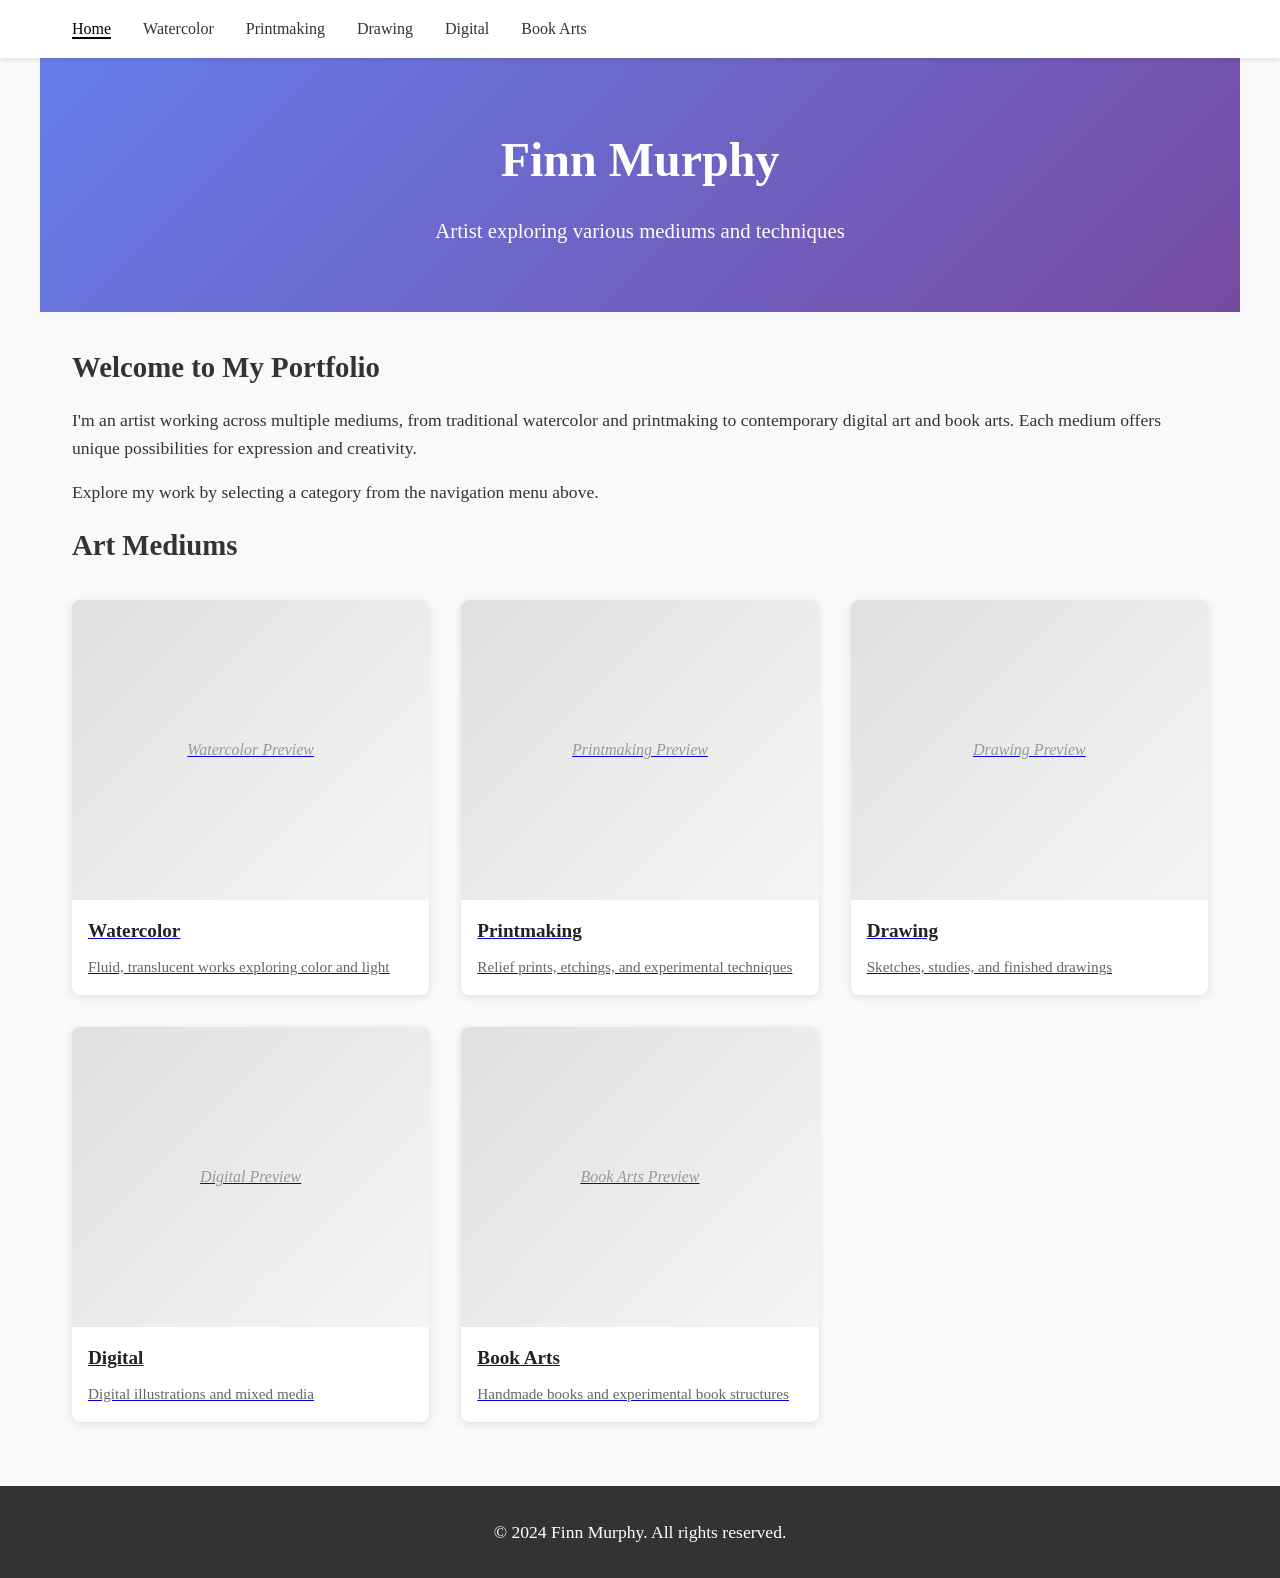
==== index.html @ 3d3d8bc6 "Create portfolio website with all art medium pages Co-authored-by: FinnMurph <144610474+FinnMurph@us" ====
<!DOCTYPE html>
<html lang="en">
<head>
    <meta charset="UTF-8">
    <meta name="viewport" content="width=device-width, initial-scale=1.0">
    <title>Finn Murphy - Art Portfolio</title>
    <link rel="stylesheet" href="styles.css">
</head>
<body>
    <header>
        <nav>
            <ul>
                <li><a href="index.html" class="active">Home</a></li>
                <li><a href="watercolor.html">Watercolor</a></li>
                <li><a href="printmaking.html">Printmaking</a></li>
                <li><a href="drawing.html">Drawing</a></li>
                <li><a href="digital.html">Digital</a></li>
                <li><a href="book-arts.html">Book Arts</a></li>
            </ul>
        </nav>
    </header>

    <main>
        <div class="hero">
            <h1>Finn Murphy</h1>
            <p>Artist exploring various mediums and techniques</p>
        </div>

        <section>
            <h2>Welcome to My Portfolio</h2>
            <p>I'm an artist working across multiple mediums, from traditional watercolor and printmaking to contemporary digital art and book arts. Each medium offers unique possibilities for expression and creativity.</p>
            <p>Explore my work by selecting a category from the navigation menu above.</p>
        </section>

        <section>
            <h2>Art Mediums</h2>
            <div class="gallery">
                <div class="gallery-item">
                    <a href="watercolor.html">
                        <div class="placeholder" style="height: 300px;">Watercolor Preview</div>
                        <div class="gallery-item-info">
                            <h3>Watercolor</h3>
                            <p>Fluid, translucent works exploring color and light</p>
                        </div>
                    </a>
                </div>

                <div class="gallery-item">
                    <a href="printmaking.html">
                        <div class="placeholder" style="height: 300px;">Printmaking Preview</div>
                        <div class="gallery-item-info">
                            <h3>Printmaking</h3>
                            <p>Relief prints, etchings, and experimental techniques</p>
                        </div>
                    </a>
                </div>

                <div class="gallery-item">
                    <a href="drawing.html">
                        <div class="placeholder" style="height: 300px;">Drawing Preview</div>
                        <div class="gallery-item-info">
                            <h3>Drawing</h3>
                            <p>Sketches, studies, and finished drawings</p>
                        </div>
                    </a>
                </div>

                <div class="gallery-item">
                    <a href="digital.html">
                        <div class="placeholder" style="height: 300px;">Digital Preview</div>
                        <div class="gallery-item-info">
                            <h3>Digital</h3>
                            <p>Digital illustrations and mixed media</p>
                        </div>
                    </a>
                </div>

                <div class="gallery-item">
                    <a href="book-arts.html">
                        <div class="placeholder" style="height: 300px;">Book Arts Preview</div>
                        <div class="gallery-item-info">
                            <h3>Book Arts</h3>
                            <p>Handmade books and experimental book structures</p>
                        </div>
                    </a>
                </div>
            </div>
        </section>
    </main>

    <footer>
        <p>&copy; 2024 Finn Murphy. All rights reserved.</p>
    </footer>
</body>
</html>
---- styles.css ----
/* Reset and Base Styles */
* {
    margin: 0;
    padding: 0;
    box-sizing: border-box;
}

body {
    font-family: 'Georgia', serif;
    line-height: 1.6;
    color: #333;
    background-color: #f9f9f9;
}

/* Header and Navigation */
header {
    background-color: #fff;
    box-shadow: 0 2px 5px rgba(0,0,0,0.1);
    position: sticky;
    top: 0;
    z-index: 100;
}

nav {
    max-width: 1200px;
    margin: 0 auto;
    padding: 1rem 2rem;
}

nav ul {
    list-style: none;
    display: flex;
    flex-wrap: wrap;
    gap: 2rem;
    align-items: center;
}

nav a {
    text-decoration: none;
    color: #333;
    font-weight: 500;
    transition: color 0.3s ease;
}

nav a:hover {
    color: #666;
}

nav a.active {
    color: #000;
    border-bottom: 2px solid #000;
}

/* Main Content */
main {
    max-width: 1200px;
    margin: 2rem auto;
    padding: 0 2rem;
}

h1 {
    font-size: 2.5rem;
    margin-bottom: 1rem;
    color: #222;
}

h2 {
    font-size: 1.8rem;
    margin-bottom: 1rem;
    color: #333;
}

p {
    margin-bottom: 1rem;
    font-size: 1.1rem;
}

/* Gallery Grid */
.gallery {
    display: grid;
    grid-template-columns: repeat(auto-fill, minmax(300px, 1fr));
    gap: 2rem;
    margin-top: 2rem;
}

.gallery-item {
    background: #fff;
    border-radius: 8px;
    overflow: hidden;
    box-shadow: 0 2px 8px rgba(0,0,0,0.1);
    transition: transform 0.3s ease, box-shadow 0.3s ease;
}

.gallery-item:hover {
    transform: translateY(-5px);
    box-shadow: 0 4px 12px rgba(0,0,0,0.15);
}

.gallery-item img {
    width: 100%;
    height: 300px;
    object-fit: cover;
    display: block;
}

.gallery-item-info {
    padding: 1rem;
}

.gallery-item-info h3 {
    font-size: 1.2rem;
    margin-bottom: 0.5rem;
    color: #222;
}

.gallery-item-info p {
    font-size: 0.95rem;
    color: #666;
    margin: 0;
}

/* Placeholder for images */
.placeholder {
    background: linear-gradient(135deg, #e0e0e0 0%, #f5f5f5 100%);
    display: flex;
    align-items: center;
    justify-content: center;
    color: #999;
    font-style: italic;
}

/* Hero Section */
.hero {
    text-align: center;
    padding: 4rem 0;
    background: linear-gradient(135deg, #667eea 0%, #764ba2 100%);
    color: white;
    margin: -2rem -2rem 2rem -2rem;
}

.hero h1 {
    color: white;
    font-size: 3rem;
    margin-bottom: 1rem;
}

.hero p {
    font-size: 1.3rem;
    max-width: 600px;
    margin: 0 auto;
}

/* Footer */
footer {
    background-color: #333;
    color: #fff;
    text-align: center;
    padding: 2rem;
    margin-top: 4rem;
}

footer p {
    margin: 0;
}

/* Responsive Design */
@media (max-width: 768px) {
    nav ul {
        flex-direction: column;
        gap: 1rem;
    }

    .hero h1 {
        font-size: 2rem;
    }

    h1 {
        font-size: 2rem;
    }

    .gallery {
        grid-template-columns: 1fr;
    }
}
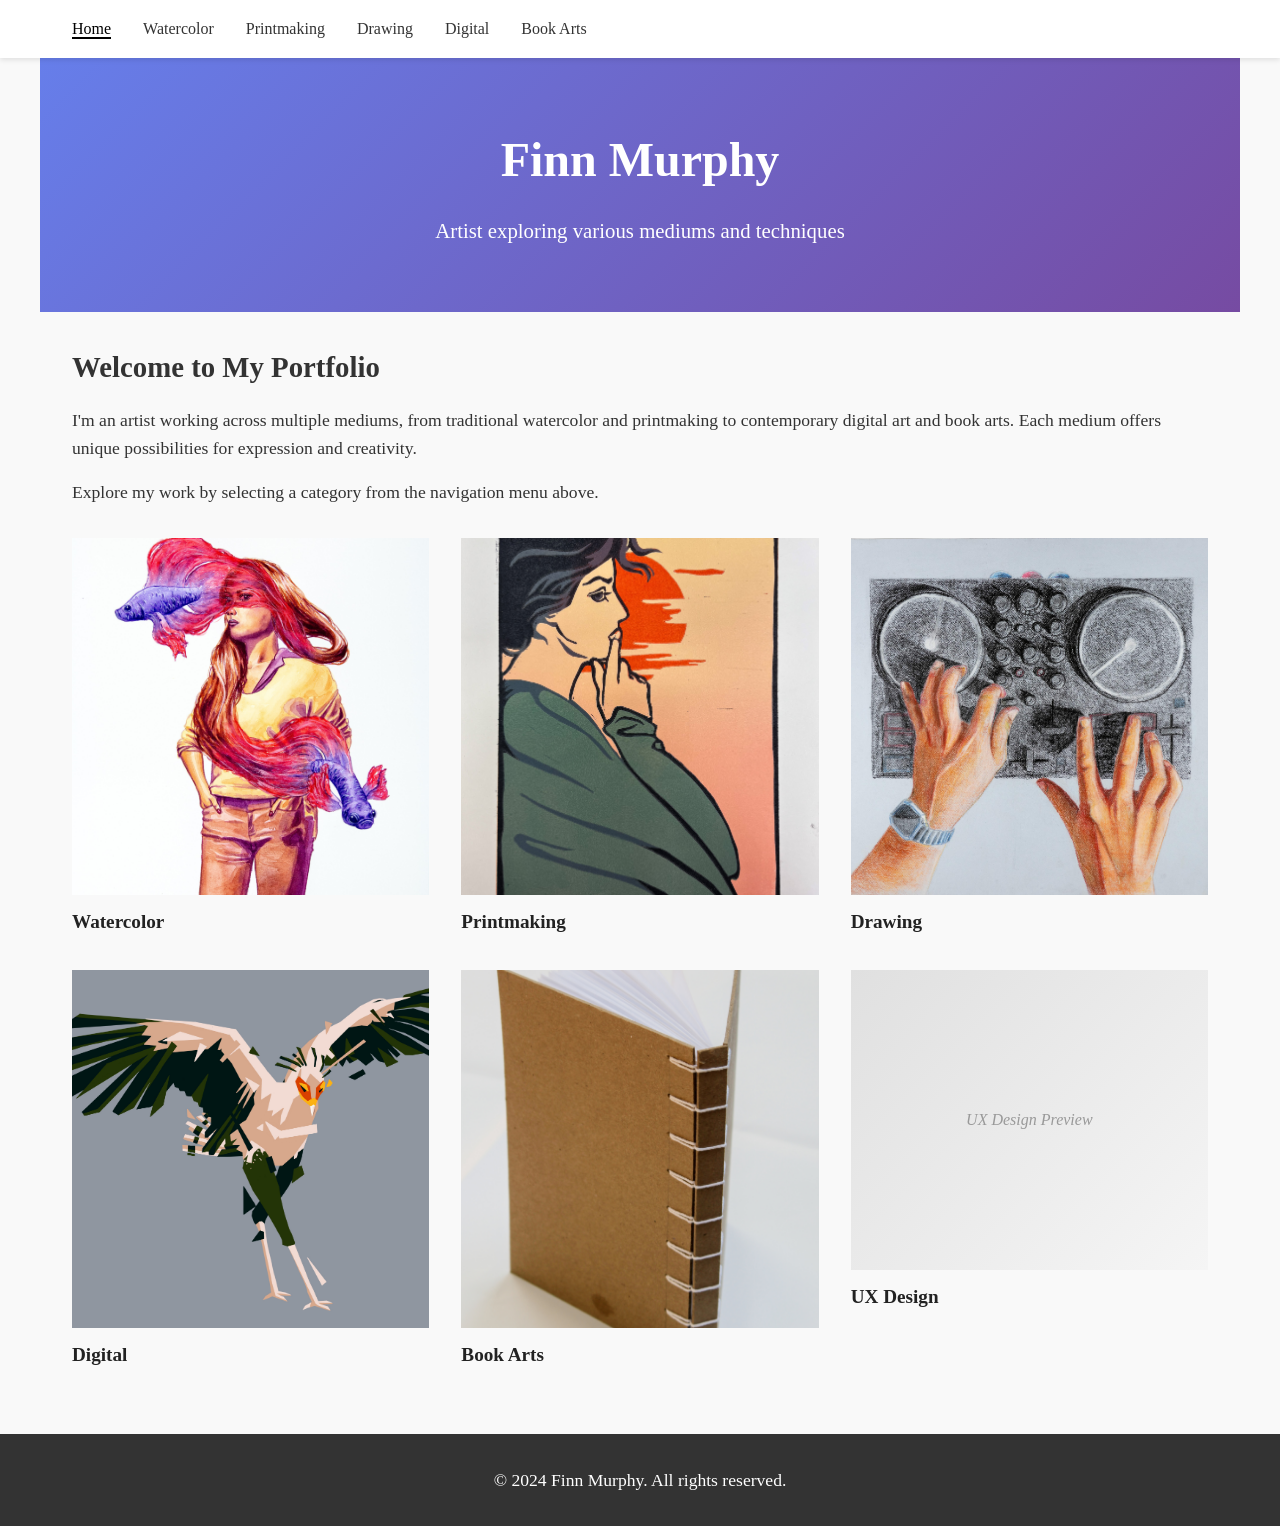
==== commit 8a105298: "feat: Update homepage with new UX Design card and revised media previews Removed the "Art Mediums" h" ====
--- a/index.html
+++ b/index.html
@@ -33,56 +33,47 @@
         </section>
 
         <section>
-            <h2>Art Mediums</h2>
             <div class="gallery">
-                <div class="gallery-item">
-                    <a href="watercolor.html">
-                        <div class="placeholder" style="height: 300px;">Watercolor Preview</div>
-                        <div class="gallery-item-info">
-                            <h3>Watercolor</h3>
-                            <p>Fluid, translucent works exploring color and light</p>
-                        </div>
+                <div class="medium-card">
+                    <a class="medium-preview-link" href="watercolor.html" aria-label="View watercolor artwork gallery">
+                        <img src="images/watercolor/beta_fish.jpeg" alt="Watercolor preview artwork">
                     </a>
+                    <h3 class="medium-card-label"><a href="watercolor.html">Watercolor</a></h3>
                 </div>
 
-                <div class="gallery-item">
-                    <a href="printmaking.html">
-                        <div class="placeholder" style="height: 300px;">Printmaking Preview</div>
-                        <div class="gallery-item-info">
-                            <h3>Printmaking</h3>
-                            <p>Relief prints, etchings, and experimental techniques</p>
-                        </div>
+                <div class="medium-card">
+                    <a class="medium-preview-link" href="printmaking.html" aria-label="View printmaking artwork gallery">
+                        <img src="images/printmaking/HenriMeunierAP_print.jpeg" alt="Printmaking preview artwork">
                     </a>
+                    <h3 class="medium-card-label"><a href="printmaking.html">Printmaking</a></h3>
                 </div>
 
-                <div class="gallery-item">
-                    <a href="drawing.html">
-                        <div class="placeholder" style="height: 300px;">Drawing Preview</div>
-                        <div class="gallery-item-info">
-                            <h3>Drawing</h3>
-                            <p>Sketches, studies, and finished drawings</p>
-                        </div>
+                <div class="medium-card">
+                    <a class="medium-preview-link" href="drawing.html" aria-label="View drawing artwork gallery">
+                        <img src="images/drawing/FC_djhands_drawing.jpeg" alt="Drawing preview artwork">
                     </a>
+                    <h3 class="medium-card-label"><a href="drawing.html">Drawing</a></h3>
                 </div>
 
-                <div class="gallery-item">
-                    <a href="digital.html">
-                        <div class="placeholder" style="height: 300px;">Digital Preview</div>
-                        <div class="gallery-item-info">
-                            <h3>Digital</h3>
-                            <p>Digital illustrations and mixed media</p>
-                        </div>
+                <div class="medium-card">
+                    <a class="medium-preview-link" href="digital.html" aria-label="View digital artwork gallery">
+                        <img src="images/digital/1_Secretary_Bird.jpg" alt="Digital preview artwork">
                     </a>
+                    <h3 class="medium-card-label"><a href="digital.html">Digital</a></h3>
                 </div>
 
-                <div class="gallery-item">
-                    <a href="book-arts.html">
-                        <div class="placeholder" style="height: 300px;">Book Arts Preview</div>
-                        <div class="gallery-item-info">
-                            <h3>Book Arts</h3>
-                            <p>Handmade books and experimental book structures</p>
-                        </div>
+                <div class="medium-card">
+                    <a class="medium-preview-link" href="book-arts.html" aria-label="View book arts gallery">
+                        <img src="images/book-arts/belgian_binding_spine.jpeg" alt="Book arts preview artwork">
                     </a>
+                    <h3 class="medium-card-label"><a href="book-arts.html">Book Arts</a></h3>
+                </div>
+
+                <div class="medium-card">
+                    <div class="medium-preview-link medium-preview-placeholder">
+                        <div class="placeholder">UX Design Preview</div>
+                    </div>
+                    <h3 class="medium-card-label">UX Design</h3>
                 </div>
             </div>
         </section>
--- a/styles.css
+++ b/styles.css
@@ -10,6 +10,11 @@
     line-height: 1.6;
     color: #333;
     background-color: #f9f9f9;
+}
+
+/* Global spacing variable for masonry galleries */
+:root {
+    --gallery-gap: 10px;
 }
 
 /* Header and Navigation */
@@ -42,7 +47,8 @@
     transition: color 0.3s ease;
 }
 
-nav a:hover {
+nav a:hover,
+nav a:focus {
     color: #666;
 }
 
@@ -83,22 +89,101 @@
     margin-top: 2rem;
 }
 
+.medium-card {
+    display: flex;
+    flex-direction: column;
+    gap: 0.75rem;
+}
+
+.medium-preview-link {
+    display: block;
+    background: #fff;
+    overflow: hidden;
+    transition: transform 0.3s ease;
+}
+
+.medium-preview-link:hover,
+.medium-preview-link:focus {
+    transform: translateY(-3px);
+}
+
+.medium-preview-link img {
+    width: 100%;
+    aspect-ratio: 1 / 1;
+    object-fit: cover;
+    display: block;
+}
+
+.medium-preview-placeholder .placeholder {
+    height: 300px;
+}
+
+.medium-card-label {
+    font-size: 1.2rem;
+    margin: 0;
+    color: #222;
+}
+
+.medium-card-label a {
+    color: inherit;
+    text-decoration: none;
+}
+
+.medium-card-label a:hover,
+.medium-card-label a:focus {
+    text-decoration: underline;
+}
+
+/* Masonry layout for artwork pages */
+.masonry-gallery {
+    column-count: 3;
+    column-gap: var(--gallery-gap);
+    margin-top: 2rem;
+
+    /* make gallery span full viewport width */
+    width: 100vw;
+    position: relative;
+    left: 50%;
+    right: 50%;
+    margin-left: -50vw;
+    margin-right: -50vw;
+
+    /* equal gutters on left and right, matching thumbnail spacing */
+    padding-left: var(--gallery-gap);
+    padding-right: var(--gallery-gap);
+}
+
+.masonry-gallery .gallery-item {
+    display: inline-block;
+    width: 100%;
+    margin: 0 0 var(--gallery-gap);
+    break-inside: avoid;
+    -webkit-column-break-inside: avoid;
+    page-break-inside: avoid;
+}
+
+/* Hide captions under thumbnails in masonry galleries; they will show in the lightbox instead */
+.masonry-gallery .gallery-item-info {
+    display: none;
+}
+
 .gallery-item {
     background: #fff;
-    border-radius: 8px;
+    border-radius: 0; /* sharp corners */
     overflow: hidden;
-    box-shadow: 0 2px 8px rgba(0,0,0,0.1);
-    transition: transform 0.3s ease, box-shadow 0.3s ease;
-}
-
-.gallery-item:hover {
-    transform: translateY(-5px);
-    box-shadow: 0 4px 12px rgba(0,0,0,0.15);
+    box-shadow: none; /* remove drop shadow */
+    transition: transform 0.3s ease;
+}
+
+.gallery-item:hover,
+.gallery-item:focus-within {
+    transform: translateY(-3px);
+    box-shadow: none;
 }
 
 .gallery-item img {
     width: 100%;
-    height: 300px;
+    height: auto;
     object-fit: cover;
     display: block;
 }
@@ -163,8 +248,100 @@
     margin: 0;
 }
 
+/* Lightbox / overlay for artwork details */
+.lightbox {
+    position: fixed;
+    inset: 0;
+    display: none;
+    align-items: center;
+    justify-content: center;
+    background: rgba(0, 0, 0, 0.7);
+    z-index: 1000;
+}
+
+.lightbox.is-open {
+    display: flex;
+}
+
+.lightbox-content {
+    position: relative;
+    background: #fff;
+    max-width: 900px;
+    width: 90%;
+    max-height: 90vh;
+    padding: 1.5rem;
+    border-radius: 8px;
+    box-shadow: 0 8px 24px rgba(0, 0, 0, 0.3);
+    display: grid;
+    grid-template-columns: minmax(0, 3fr) minmax(0, 2fr);
+    gap: 1.5rem;
+}
+
+.lightbox-image-wrapper {
+    display: flex;
+    align-items: center;
+    justify-content: center;
+}
+
+.lightbox-image-wrapper img {
+    max-width: 100%;
+    max-height: 70vh;
+    object-fit: contain;
+    display: block;
+}
+
+.lightbox-info {
+    font-size: 0.95rem;
+    color: #444;
+}
+
+.lightbox-info h3 {
+    font-size: 1.4rem;
+    margin-bottom: 0.75rem;
+    color: #222;
+}
+
+.lightbox-info p {
+    margin-bottom: 0.5rem;
+}
+
+.lightbox-info p.dimensions {
+    font-style: italic;
+    color: #555;
+}
+
+.lightbox-close {
+    position: absolute;
+    top: 0.75rem;
+    right: 1rem;
+    background: none;
+    border: none;
+    font-size: 2rem;
+    line-height: 1;
+    cursor: pointer;
+    color: #666;
+}
+
+.lightbox-close:hover,
+.lightbox-close:focus {
+    color: #000;
+}
+
+/* Make lightbox layout stack on small screens */
+@media (max-width: 768px) {
+    .lightbox-content {
+        grid-template-columns: 1fr;
+        max-height: 90vh;
+        overflow-y: auto;
+    }
+}
+
 /* Responsive Design */
 @media (max-width: 768px) {
+    :root {
+        --gallery-gap: 6px; /* slightly smaller gap on mobile, equal in both directions */
+    }
+
     nav ul {
         flex-direction: column;
         gap: 1rem;
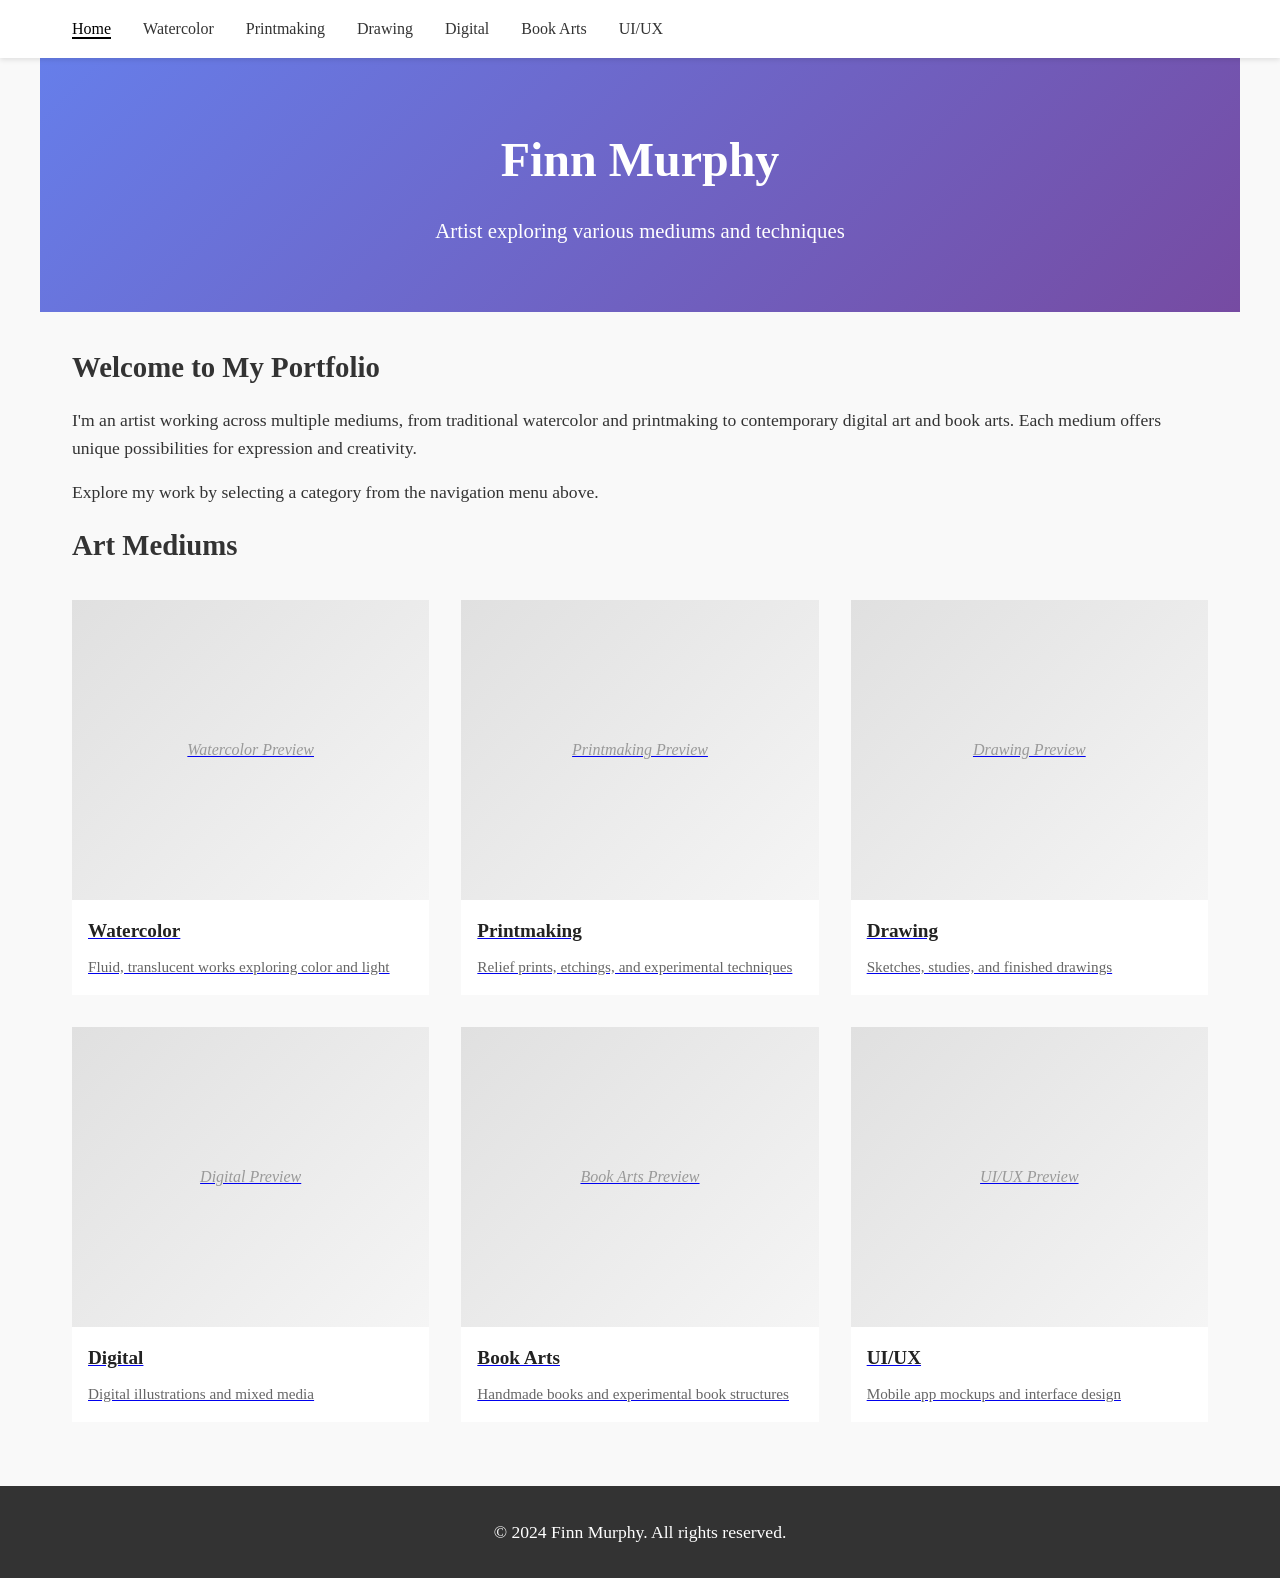
==== commit bedf9013: "bhbj" ====
--- a/index.html
+++ b/index.html
@@ -16,6 +16,7 @@
                 <li><a href="drawing.html">Drawing</a></li>
                 <li><a href="digital.html">Digital</a></li>
                 <li><a href="book-arts.html">Book Arts</a></li>
+                <li><a href="uiux.html">UI/UX</a></li>
             </ul>
         </nav>
     </header>
@@ -33,47 +34,66 @@
         </section>
 
         <section>
+            <h2>Art Mediums</h2>
             <div class="gallery">
-                <div class="medium-card">
-                    <a class="medium-preview-link" href="watercolor.html" aria-label="View watercolor artwork gallery">
-                        <img src="images/watercolor/beta_fish.jpeg" alt="Watercolor preview artwork">
+                <div class="gallery-item">
+                    <a href="watercolor.html" aria-label="View watercolor artwork gallery">
+                        <div class="placeholder" style="height: 300px;">Watercolor Preview</div>
+                        <div class="gallery-item-info">
+                            <h3>Watercolor</h3>
+                            <p>Fluid, translucent works exploring color and light</p>
+                        </div>
                     </a>
-                    <h3 class="medium-card-label"><a href="watercolor.html">Watercolor</a></h3>
                 </div>
 
-                <div class="medium-card">
-                    <a class="medium-preview-link" href="printmaking.html" aria-label="View printmaking artwork gallery">
-                        <img src="images/printmaking/HenriMeunierAP_print.jpeg" alt="Printmaking preview artwork">
+                <div class="gallery-item">
+                    <a href="printmaking.html" aria-label="View printmaking artwork gallery">
+                        <div class="placeholder" style="height: 300px;">Printmaking Preview</div>
+                        <div class="gallery-item-info">
+                            <h3>Printmaking</h3>
+                            <p>Relief prints, etchings, and experimental techniques</p>
+                        </div>
                     </a>
-                    <h3 class="medium-card-label"><a href="printmaking.html">Printmaking</a></h3>
                 </div>
 
-                <div class="medium-card">
-                    <a class="medium-preview-link" href="drawing.html" aria-label="View drawing artwork gallery">
-                        <img src="images/drawing/FC_djhands_drawing.jpeg" alt="Drawing preview artwork">
+                <div class="gallery-item">
+                    <a href="drawing.html" aria-label="View drawing artwork gallery">
+                        <div class="placeholder" style="height: 300px;">Drawing Preview</div>
+                        <div class="gallery-item-info">
+                            <h3>Drawing</h3>
+                            <p>Sketches, studies, and finished drawings</p>
+                        </div>
                     </a>
-                    <h3 class="medium-card-label"><a href="drawing.html">Drawing</a></h3>
                 </div>
 
-                <div class="medium-card">
-                    <a class="medium-preview-link" href="digital.html" aria-label="View digital artwork gallery">
-                        <img src="images/digital/1_Secretary_Bird.jpg" alt="Digital preview artwork">
+                <div class="gallery-item">
+                    <a href="digital.html" aria-label="View digital artwork gallery">
+                        <div class="placeholder" style="height: 300px;">Digital Preview</div>
+                        <div class="gallery-item-info">
+                            <h3>Digital</h3>
+                            <p>Digital illustrations and mixed media</p>
+                        </div>
                     </a>
-                    <h3 class="medium-card-label"><a href="digital.html">Digital</a></h3>
                 </div>
 
-                <div class="medium-card">
-                    <a class="medium-preview-link" href="book-arts.html" aria-label="View book arts gallery">
-                        <img src="images/book-arts/belgian_binding_spine.jpeg" alt="Book arts preview artwork">
+                <div class="gallery-item">
+                    <a href="book-arts.html" aria-label="View book arts gallery">
+                        <div class="placeholder" style="height: 300px;">Book Arts Preview</div>
+                        <div class="gallery-item-info">
+                            <h3>Book Arts</h3>
+                            <p>Handmade books and experimental book structures</p>
+                        </div>
                     </a>
-                    <h3 class="medium-card-label"><a href="book-arts.html">Book Arts</a></h3>
                 </div>
 
-                <div class="medium-card">
-                    <div class="medium-preview-link medium-preview-placeholder">
-                        <div class="placeholder">UX Design Preview</div>
-                    </div>
-                    <h3 class="medium-card-label">UX Design</h3>
+                <div class="gallery-item">
+                    <a href="uiux.html" aria-label="View UI/UX design work">
+                        <div class="placeholder" style="height: 300px;">UI/UX Preview</div>
+                        <div class="gallery-item-info">
+                            <h3>UI/UX</h3>
+                            <p>Mobile app mockups and interface design</p>
+                        </div>
+                    </a>
                 </div>
             </div>
         </section>
--- a/styles.css
+++ b/styles.css
@@ -87,51 +87,6 @@
     grid-template-columns: repeat(auto-fill, minmax(300px, 1fr));
     gap: 2rem;
     margin-top: 2rem;
-}
-
-.medium-card {
-    display: flex;
-    flex-direction: column;
-    gap: 0.75rem;
-}
-
-.medium-preview-link {
-    display: block;
-    background: #fff;
-    overflow: hidden;
-    transition: transform 0.3s ease;
-}
-
-.medium-preview-link:hover,
-.medium-preview-link:focus {
-    transform: translateY(-3px);
-}
-
-.medium-preview-link img {
-    width: 100%;
-    aspect-ratio: 1 / 1;
-    object-fit: cover;
-    display: block;
-}
-
-.medium-preview-placeholder .placeholder {
-    height: 300px;
-}
-
-.medium-card-label {
-    font-size: 1.2rem;
-    margin: 0;
-    color: #222;
-}
-
-.medium-card-label a {
-    color: inherit;
-    text-decoration: none;
-}
-
-.medium-card-label a:hover,
-.medium-card-label a:focus {
-    text-decoration: underline;
 }
 
 /* Masonry layout for artwork pages */
@@ -336,6 +291,51 @@
     }
 }
 
+/* Mobile mockup grid for UI/UX page */
+.mobile-mockup-grid {
+    display: grid;
+    grid-template-columns: repeat(4, 1fr);
+    gap: 1.5rem;
+    margin-top: 2rem;
+}
+
+.mobile-mockup-grid .gallery-item-info {
+    display: none;
+}
+
+/* CSS phone frame wrapping bare Figma screens */
+.phone-frame.gallery-item {
+    background: #1c1c1e;
+    border-radius: 40px;
+    padding: 12px 8px;
+}
+
+.phone-frame.gallery-item::before {
+    content: '';
+    display: block;
+    width: 30%;
+    height: 8px;
+    background: #3a3a3c;
+    border-radius: 4px;
+    margin: 0 auto 10px;
+}
+
+.phone-frame.gallery-item img {
+    border-radius: 28px;
+}
+
+@media (max-width: 900px) {
+    .mobile-mockup-grid {
+        grid-template-columns: repeat(3, 1fr);
+    }
+}
+
+@media (max-width: 600px) {
+    .mobile-mockup-grid {
+        grid-template-columns: repeat(2, 1fr);
+    }
+}
+
 /* Responsive Design */
 @media (max-width: 768px) {
     :root {
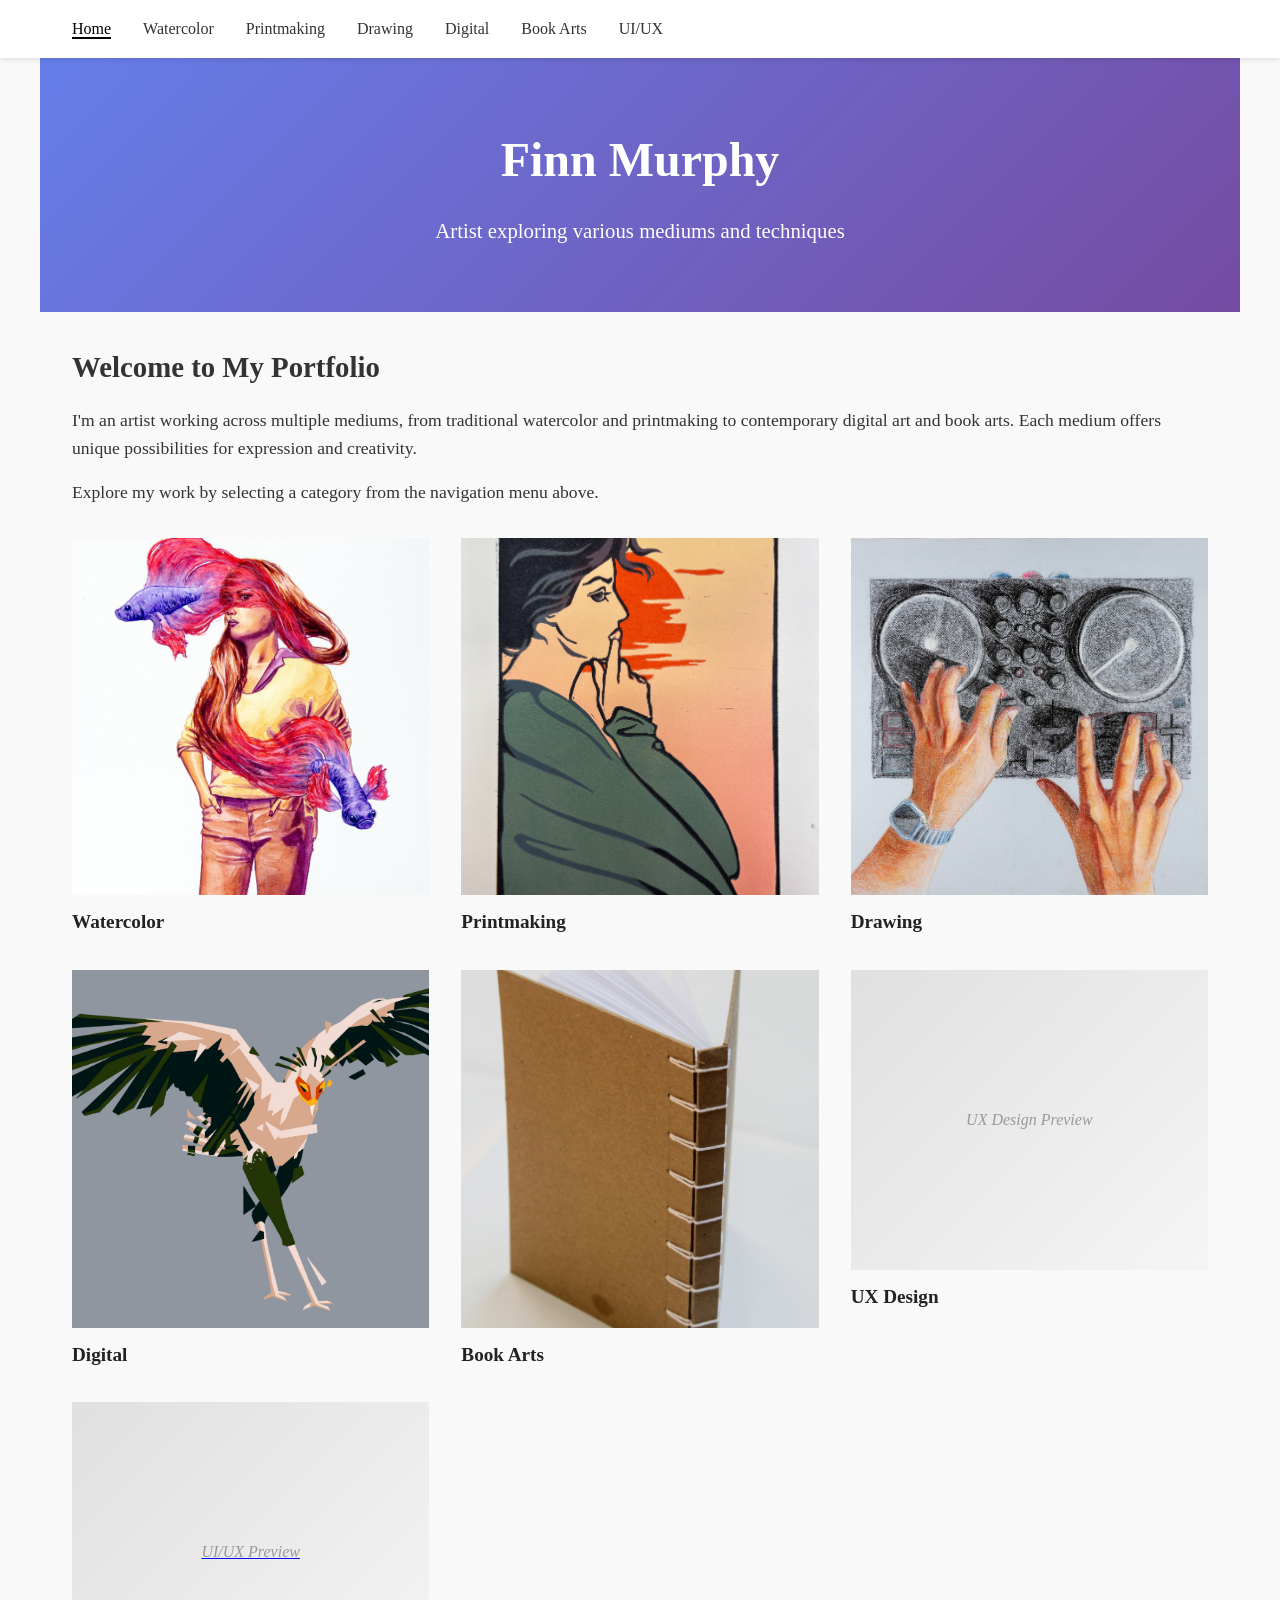
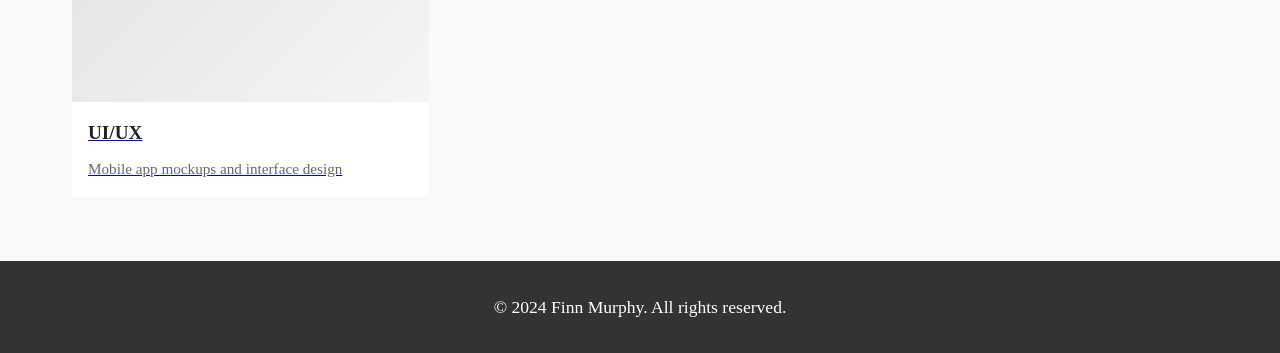
==== commit babacb72: "Merge branch 'main' of github.com:FinnMurph/FinnMurphy.github.io" ====
--- a/index.html
+++ b/index.html
@@ -34,56 +34,47 @@
         </section>
 
         <section>
-            <h2>Art Mediums</h2>
             <div class="gallery">
-                <div class="gallery-item">
-                    <a href="watercolor.html" aria-label="View watercolor artwork gallery">
-                        <div class="placeholder" style="height: 300px;">Watercolor Preview</div>
-                        <div class="gallery-item-info">
-                            <h3>Watercolor</h3>
-                            <p>Fluid, translucent works exploring color and light</p>
-                        </div>
+                <div class="medium-card">
+                    <a class="medium-preview-link" href="watercolor.html" aria-label="View watercolor artwork gallery">
+                        <img src="images/watercolor/beta_fish.jpeg" alt="Watercolor preview artwork">
                     </a>
+                    <h3 class="medium-card-label"><a href="watercolor.html">Watercolor</a></h3>
                 </div>
 
-                <div class="gallery-item">
-                    <a href="printmaking.html" aria-label="View printmaking artwork gallery">
-                        <div class="placeholder" style="height: 300px;">Printmaking Preview</div>
-                        <div class="gallery-item-info">
-                            <h3>Printmaking</h3>
-                            <p>Relief prints, etchings, and experimental techniques</p>
-                        </div>
+                <div class="medium-card">
+                    <a class="medium-preview-link" href="printmaking.html" aria-label="View printmaking artwork gallery">
+                        <img src="images/printmaking/HenriMeunierAP_print.jpeg" alt="Printmaking preview artwork">
                     </a>
+                    <h3 class="medium-card-label"><a href="printmaking.html">Printmaking</a></h3>
                 </div>
 
-                <div class="gallery-item">
-                    <a href="drawing.html" aria-label="View drawing artwork gallery">
-                        <div class="placeholder" style="height: 300px;">Drawing Preview</div>
-                        <div class="gallery-item-info">
-                            <h3>Drawing</h3>
-                            <p>Sketches, studies, and finished drawings</p>
-                        </div>
+                <div class="medium-card">
+                    <a class="medium-preview-link" href="drawing.html" aria-label="View drawing artwork gallery">
+                        <img src="images/drawing/FC_djhands_drawing.jpeg" alt="Drawing preview artwork">
                     </a>
+                    <h3 class="medium-card-label"><a href="drawing.html">Drawing</a></h3>
                 </div>
 
-                <div class="gallery-item">
-                    <a href="digital.html" aria-label="View digital artwork gallery">
-                        <div class="placeholder" style="height: 300px;">Digital Preview</div>
-                        <div class="gallery-item-info">
-                            <h3>Digital</h3>
-                            <p>Digital illustrations and mixed media</p>
-                        </div>
+                <div class="medium-card">
+                    <a class="medium-preview-link" href="digital.html" aria-label="View digital artwork gallery">
+                        <img src="images/digital/1_Secretary_Bird.jpg" alt="Digital preview artwork">
                     </a>
+                    <h3 class="medium-card-label"><a href="digital.html">Digital</a></h3>
                 </div>
 
-                <div class="gallery-item">
-                    <a href="book-arts.html" aria-label="View book arts gallery">
-                        <div class="placeholder" style="height: 300px;">Book Arts Preview</div>
-                        <div class="gallery-item-info">
-                            <h3>Book Arts</h3>
-                            <p>Handmade books and experimental book structures</p>
-                        </div>
+                <div class="medium-card">
+                    <a class="medium-preview-link" href="book-arts.html" aria-label="View book arts gallery">
+                        <img src="images/book-arts/belgian_binding_spine.jpeg" alt="Book arts preview artwork">
                     </a>
+                    <h3 class="medium-card-label"><a href="book-arts.html">Book Arts</a></h3>
+                </div>
+
+                <div class="medium-card">
+                    <div class="medium-preview-link medium-preview-placeholder">
+                        <div class="placeholder">UX Design Preview</div>
+                    </div>
+                    <h3 class="medium-card-label">UX Design</h3>
                 </div>
 
                 <div class="gallery-item">
--- a/styles.css
+++ b/styles.css
@@ -87,6 +87,51 @@
     grid-template-columns: repeat(auto-fill, minmax(300px, 1fr));
     gap: 2rem;
     margin-top: 2rem;
+}
+
+.medium-card {
+    display: flex;
+    flex-direction: column;
+    gap: 0.75rem;
+}
+
+.medium-preview-link {
+    display: block;
+    background: #fff;
+    overflow: hidden;
+    transition: transform 0.3s ease;
+}
+
+.medium-preview-link:hover,
+.medium-preview-link:focus {
+    transform: translateY(-3px);
+}
+
+.medium-preview-link img {
+    width: 100%;
+    aspect-ratio: 1 / 1;
+    object-fit: cover;
+    display: block;
+}
+
+.medium-preview-placeholder .placeholder {
+    height: 300px;
+}
+
+.medium-card-label {
+    font-size: 1.2rem;
+    margin: 0;
+    color: #222;
+}
+
+.medium-card-label a {
+    color: inherit;
+    text-decoration: none;
+}
+
+.medium-card-label a:hover,
+.medium-card-label a:focus {
+    text-decoration: underline;
 }
 
 /* Masonry layout for artwork pages */
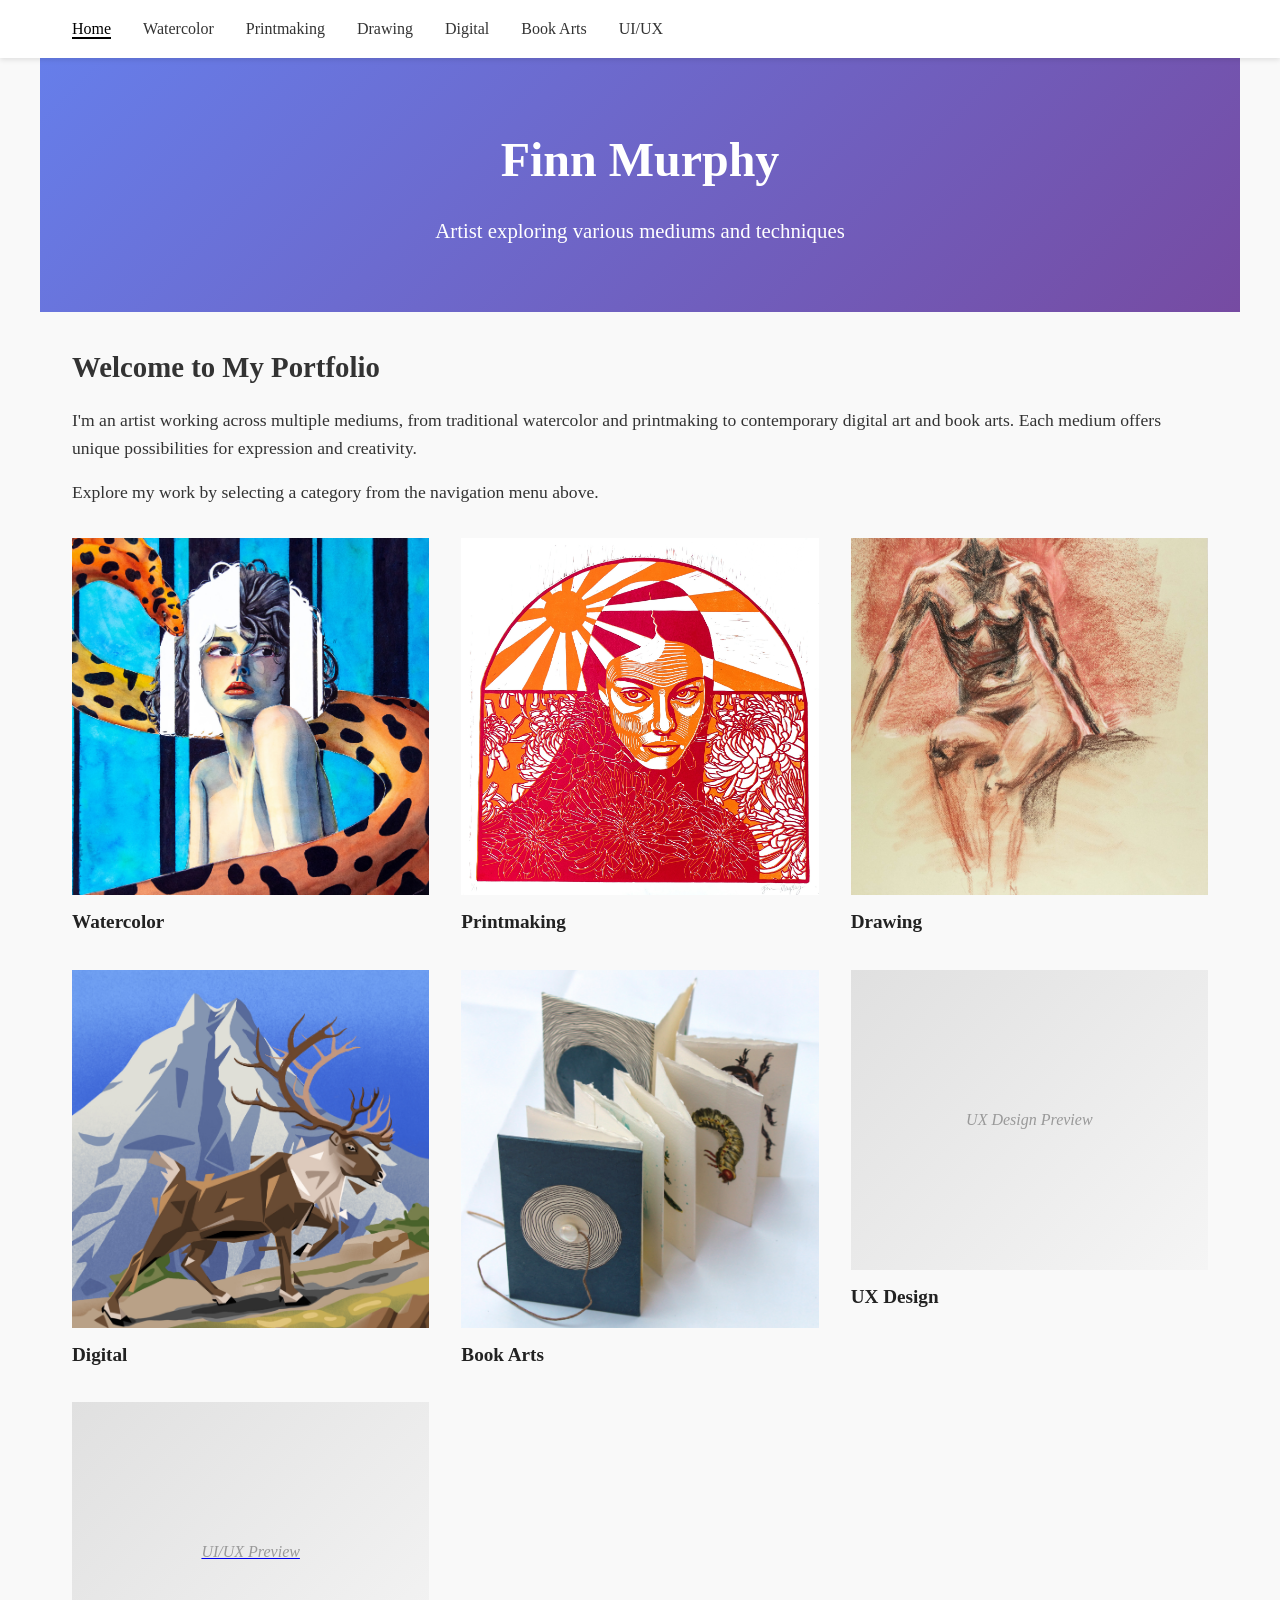
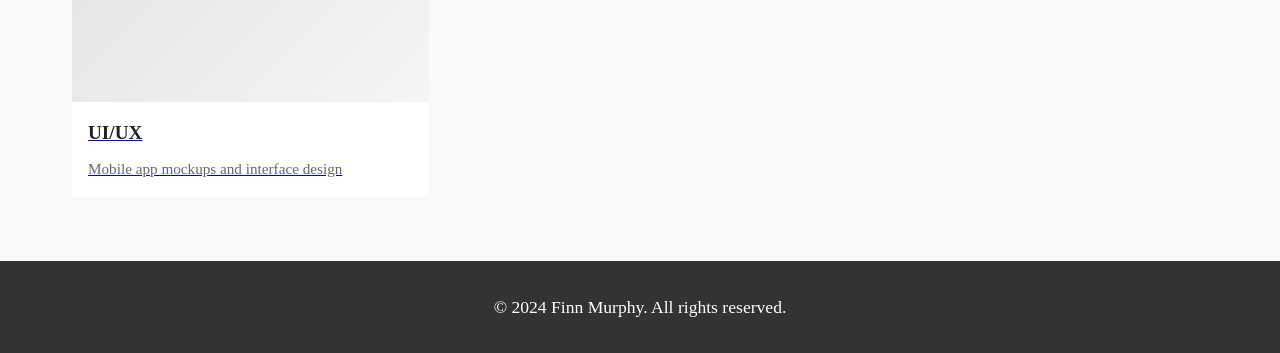
==== commit 37842e95: "j" ====
--- a/index.html
+++ b/index.html
@@ -37,35 +37,35 @@
             <div class="gallery">
                 <div class="medium-card">
                     <a class="medium-preview-link" href="watercolor.html" aria-label="View watercolor artwork gallery">
-                        <img src="images/watercolor/beta_fish.jpeg" alt="Watercolor preview artwork">
+                        <img src="images/watercolor/eel.jpeg" alt="Watercolor preview artwork">
                     </a>
                     <h3 class="medium-card-label"><a href="watercolor.html">Watercolor</a></h3>
                 </div>
 
                 <div class="medium-card">
                     <a class="medium-preview-link" href="printmaking.html" aria-label="View printmaking artwork gallery">
-                        <img src="images/printmaking/HenriMeunierAP_print.jpeg" alt="Printmaking preview artwork">
+                        <img src="images/printmaking/red_and_orange.jpeg" alt="Printmaking preview artwork">
                     </a>
                     <h3 class="medium-card-label"><a href="printmaking.html">Printmaking</a></h3>
                 </div>
 
                 <div class="medium-card">
                     <a class="medium-preview-link" href="drawing.html" aria-label="View drawing artwork gallery">
-                        <img src="images/drawing/FC_djhands_drawing.jpeg" alt="Drawing preview artwork">
+                        <img src="images/drawing/threetone_female_figure.jpeg" alt="Drawing preview artwork">
                     </a>
                     <h3 class="medium-card-label"><a href="drawing.html">Drawing</a></h3>
                 </div>
 
                 <div class="medium-card">
                     <a class="medium-preview-link" href="digital.html" aria-label="View digital artwork gallery">
-                        <img src="images/digital/1_Secretary_Bird.jpg" alt="Digital preview artwork">
+                        <img src="images/digital/Final_Caribou_.jpg" alt="Digital preview artwork">
                     </a>
                     <h3 class="medium-card-label"><a href="digital.html">Digital</a></h3>
                 </div>
 
                 <div class="medium-card">
                     <a class="medium-preview-link" href="book-arts.html" aria-label="View book arts gallery">
-                        <img src="images/book-arts/belgian_binding_spine.jpeg" alt="Book arts preview artwork">
+                        <img src="images/book-arts/life_cycle_open.jpeg" alt="Book arts preview artwork">
                     </a>
                     <h3 class="medium-card-label"><a href="book-arts.html">Book Arts</a></h3>
                 </div>
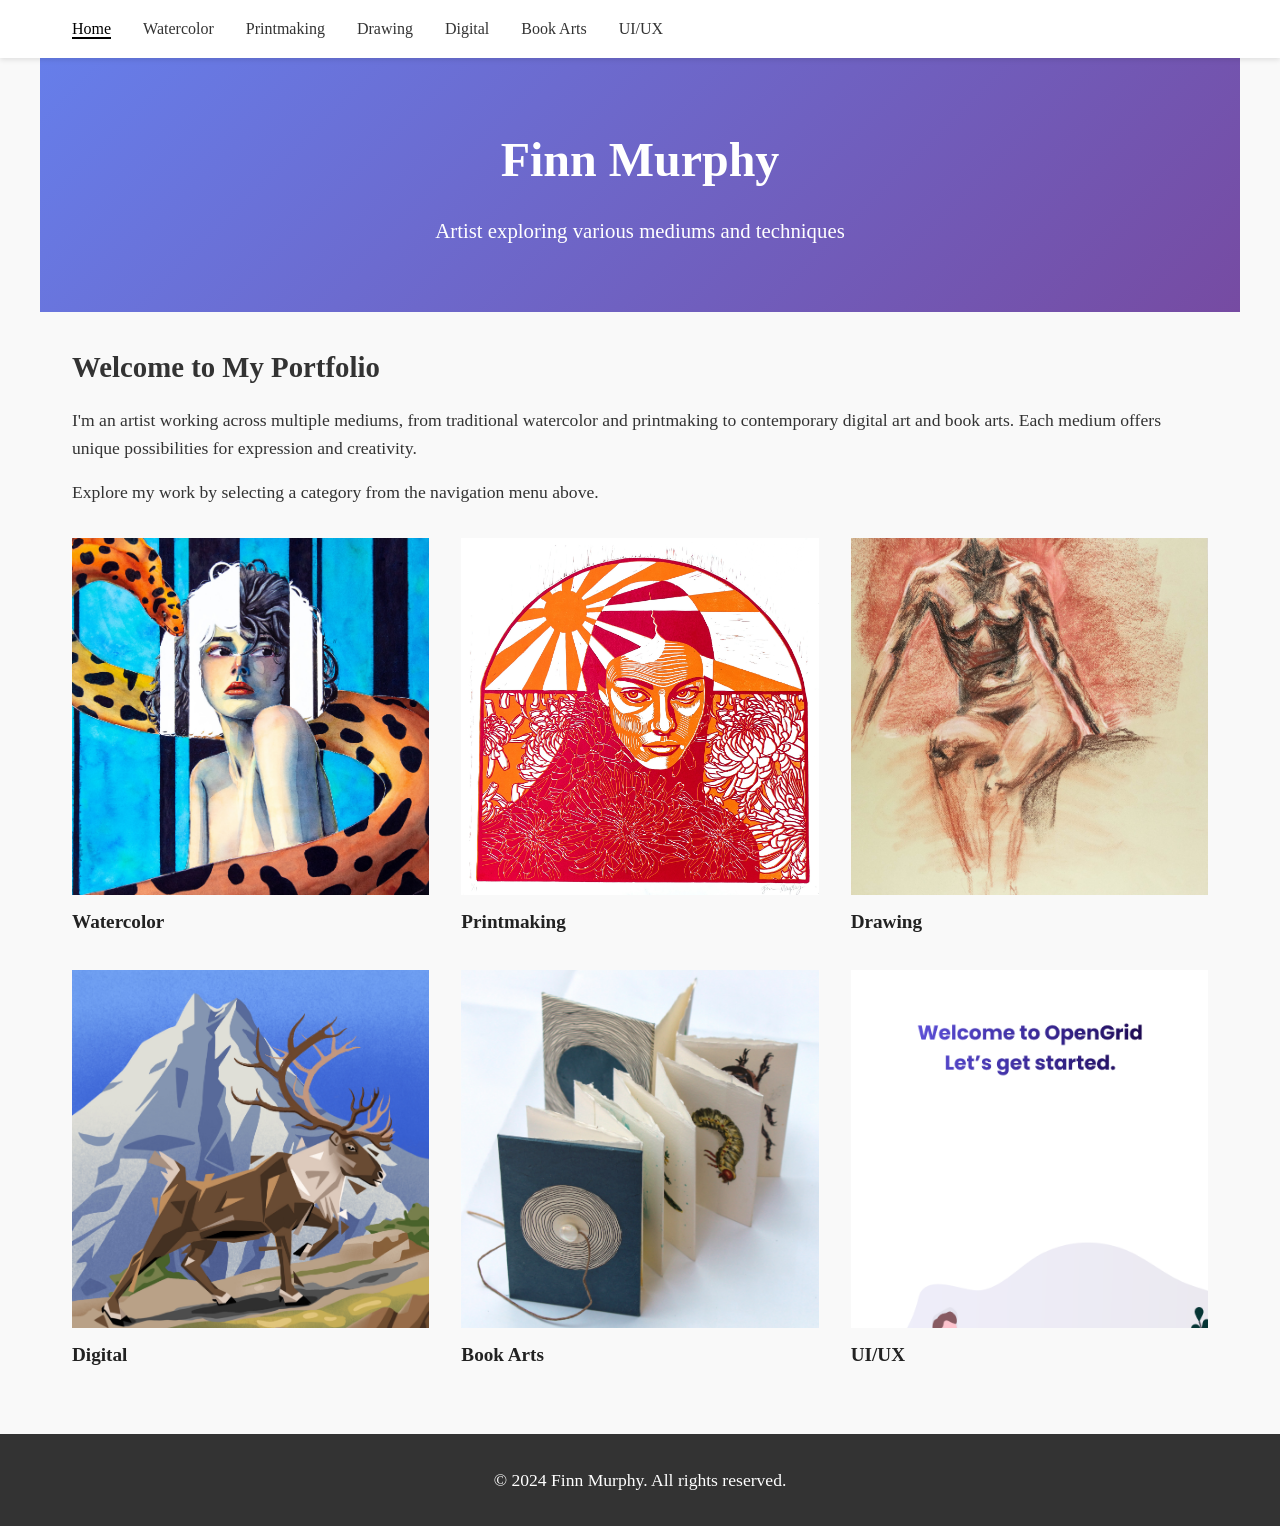
==== commit 06606425: "d" ====
--- a/index.html
+++ b/index.html
@@ -71,20 +71,10 @@
                 </div>
 
                 <div class="medium-card">
-                    <div class="medium-preview-link medium-preview-placeholder">
-                        <div class="placeholder">UX Design Preview</div>
-                    </div>
-                    <h3 class="medium-card-label">UX Design</h3>
-                </div>
-
-                <div class="gallery-item">
-                    <a href="uiux.html" aria-label="View UI/UX design work">
-                        <div class="placeholder" style="height: 300px;">UI/UX Preview</div>
-                        <div class="gallery-item-info">
-                            <h3>UI/UX</h3>
-                            <p>Mobile app mockups and interface design</p>
-                        </div>
+                    <a class="medium-preview-link" href="uiux.html" aria-label="View UI/UX design work">
+                        <img src="images/uiux/welcome%20(1).png" alt="UI/UX preview">
                     </a>
+                    <h3 class="medium-card-label"><a href="uiux.html">UI/UX</a></h3>
                 </div>
             </div>
         </section>
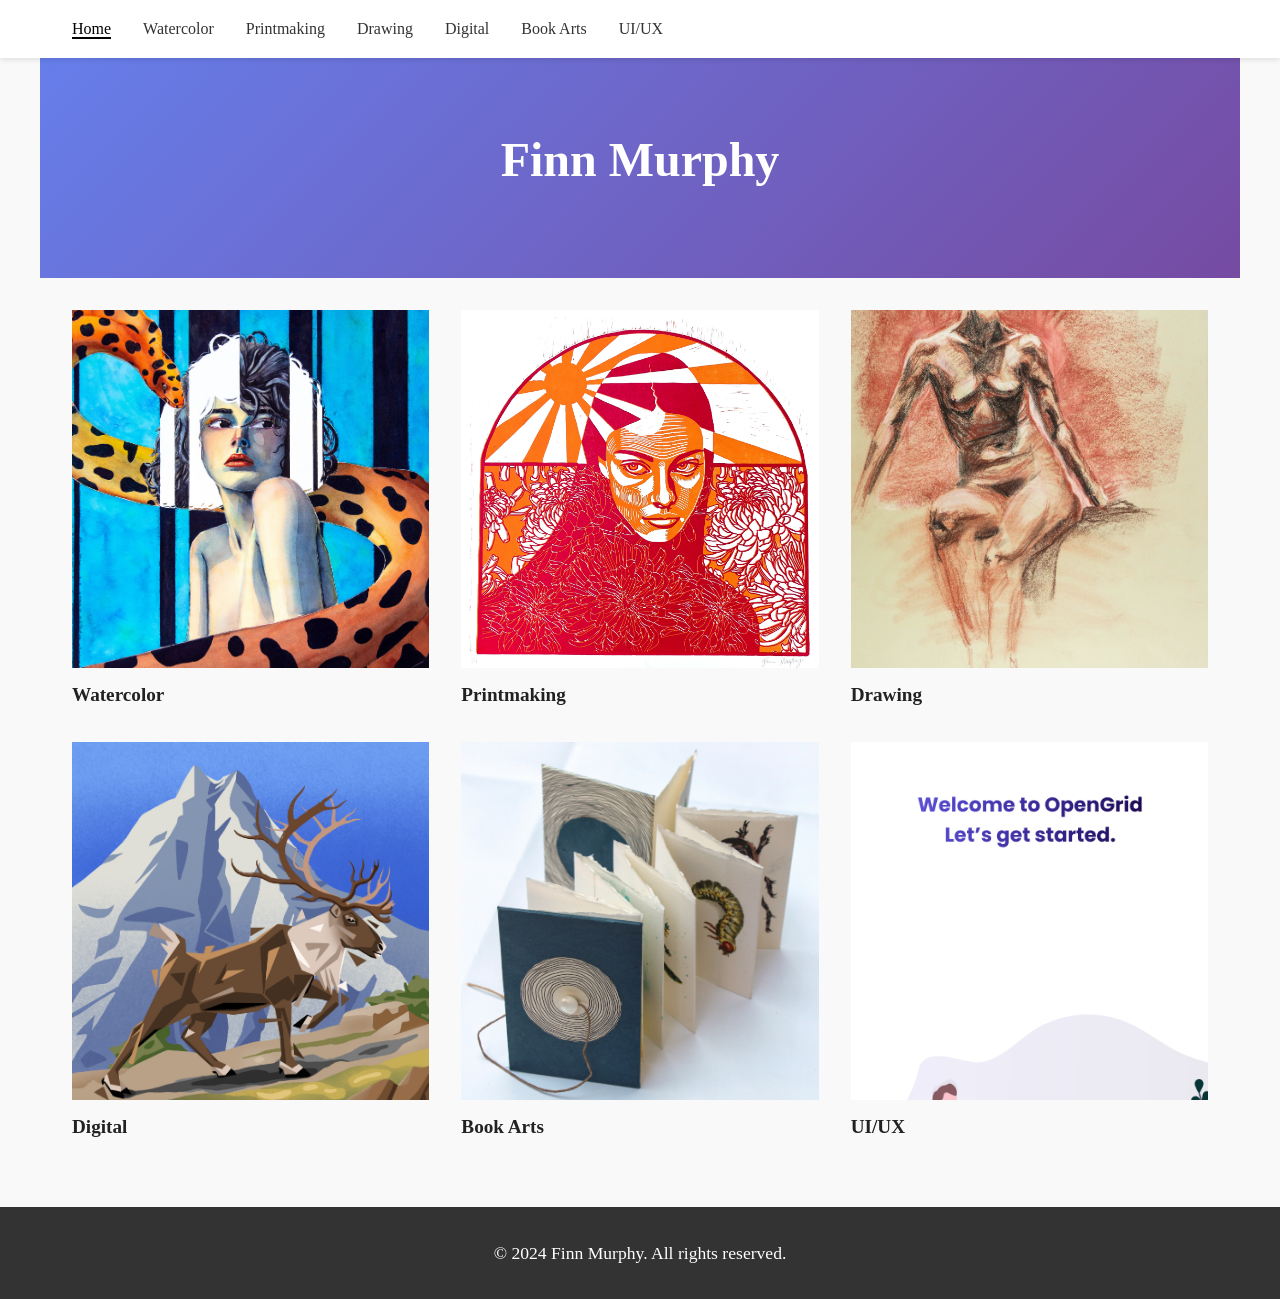
==== commit 2ca75108: "d" ====
--- a/index.html
+++ b/index.html
@@ -24,14 +24,7 @@
     <main>
         <div class="hero">
             <h1>Finn Murphy</h1>
-            <p>Artist exploring various mediums and techniques</p>
         </div>
-
-        <section>
-            <h2>Welcome to My Portfolio</h2>
-            <p>I'm an artist working across multiple mediums, from traditional watercolor and printmaking to contemporary digital art and book arts. Each medium offers unique possibilities for expression and creativity.</p>
-            <p>Explore my work by selecting a category from the navigation menu above.</p>
-        </section>
 
         <section>
             <div class="gallery">
